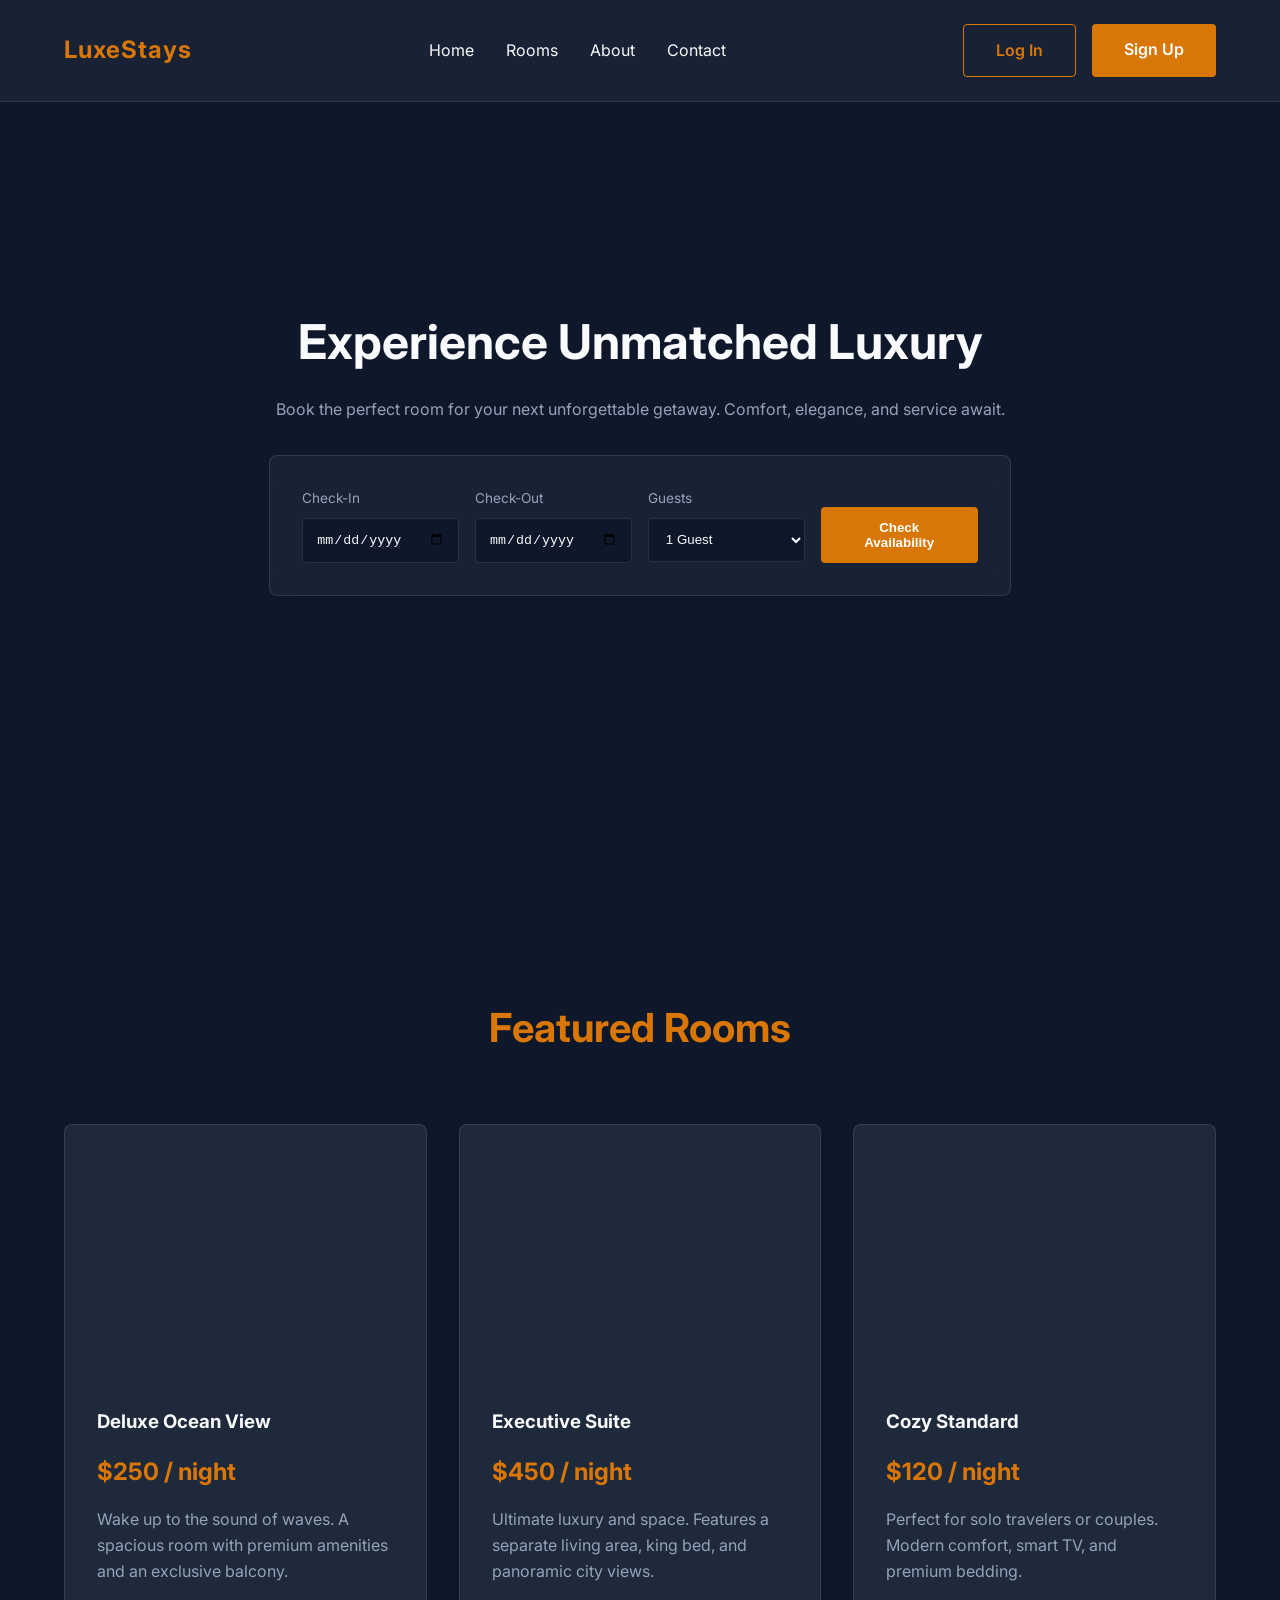
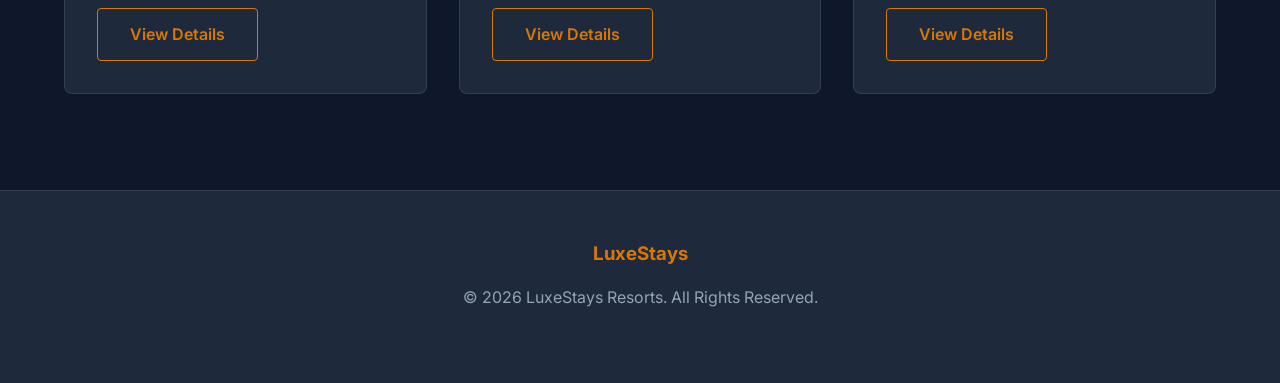
==== index.html @ 11ed33c3 "Room Booking Project" ====
<!DOCTYPE html>
<html lang="en">
<head>
    <meta charset="UTF-8">
    <meta name="viewport" content="width=device-width, initial-scale=1.0">
    <title>LuxeStays | Premium Room Booking</title>
    <link rel="stylesheet" href="style.css">
</head>
<body>

    <!-- Navigation -->
    <nav>
        <div class="logo">LuxeStays</div>
        <ul class="nav-links">
            <li><a href="index.html">Home</a></li>
            <li><a href="rooms.html">Rooms</a></li>
            <li><a href="about.html">About</a></li>
            <li><a href="contact.html">Contact</a></li>
        </ul>
        <div class="nav-auth">
            <a href="login.html" class="btn btn-outline">Log In</a>
            <a href="signup.html" class="btn">Sign Up</a>
        </div>
        <div class="mobile-menu-btn">☰</div>
    </nav>

    <!-- Hero Section -->
    <header class="hero">
        <div class="hero-content">
            <h1>Experience Unmatched Luxury</h1>
            <p>Book the perfect room for your next unforgettable getaway. Comfort, elegance, and service await.</p>
            
            <form class="booking-form">
                <div class="input-group">
                    <label for="checkin">Check-In</label>
                    <input type="date" id="checkin" required>
                </div>
                <div class="input-group">
                    <label for="checkout">Check-Out</label>
                    <input type="date" id="checkout" required>
                </div>
                <div class="input-group">
                    <label for="guests">Guests</label>
                    <select id="guests">
                        <option>1 Guest</option>
                        <option>2 Guests</option>
                        <option>3+ Guests</option>
                    </select>
                </div>
                <div class="input-group" style="justify-content: flex-end;">
                    <button type="submit" class="btn">Check Availability</button>
                </div>
            </form>
        </div>
    </header>

    <!-- Featured Rooms -->
    <section>
        <h2 class="section-title fade-in">Featured Rooms</h2>
        <div class="grid">
            <div class="card fade-in">
                <div class="card-img" style="background-image: url('https://images.unsplash.com/photo-1590490359683-658d3d23f972?ixlib=rb-4.0.3&auto=format&fit=crop&w=800&q=80')"></div>
                <div class="card-content">
                    <h3>Deluxe Ocean View</h3>
                    <div class="card-price">$250 / night</div>
                    <p>Wake up to the sound of waves. A spacious room with premium amenities and an exclusive balcony.</p>
                    <a href="rooms.html" class="btn btn-outline">View Details</a>
                </div>
            </div>
            
            <div class="card fade-in" style="transition-delay: 0.2s;">
                <div class="card-img" style="background-image: url('https://images.unsplash.com/photo-1582719478250-c89cae4dc85b?ixlib=rb-4.0.3&auto=format&fit=crop&w=800&q=80')"></div>
                <div class="card-content">
                    <h3>Executive Suite</h3>
                    <div class="card-price">$450 / night</div>
                    <p>Ultimate luxury and space. Features a separate living area, king bed, and panoramic city views.</p>
                    <a href="rooms.html" class="btn btn-outline">View Details</a>
                </div>
            </div>
            
            <div class="card fade-in" style="transition-delay: 0.4s;">
                <div class="card-img" style="background-image: url('https://images.unsplash.com/photo-1631049307264-da0ec9d70304?ixlib=rb-4.0.3&auto=format&fit=crop&w=800&q=80')"></div>
                <div class="card-content">
                    <h3>Cozy Standard</h3>
                    <div class="card-price">$120 / night</div>
                    <p>Perfect for solo travelers or couples. Modern comfort, smart TV, and premium bedding.</p>
                    <a href="rooms.html" class="btn btn-outline">View Details</a>
                </div>
            </div>
        </div>
    </section>

    <!-- Footer -->
    <footer>
        <h3 style="color: var(--accent);">LuxeStays</h3>
        <p>&copy; 2026 LuxeStays Resorts. All Rights Reserved.</p>
    </footer>

    <script src="script.js"></script>
</body>
</html>
---- style.css ----
@import url('https://fonts.googleapis.com/css2?family=Inter:wght@300;400;600;700&display=swap');

:root {
  --bg-primary: #0f172a; /* Deep dark slate */
  --bg-secondary: #1e293b; /* Slightly lighter slate */
  --bg-glass: rgba(30, 41, 59, 0.7);
  --accent: #d97706; /* Luxury amber/gold */
  --accent-hover: #b45309;
  --text-main: #f8fafc;
  --text-muted: #94a3b8;
  --border: rgba(255, 255, 255, 0.1);
  --transition: all 0.3s ease;
}

* {
  margin: 0;
  padding: 0;
  box-sizing: border-box;
}

body {
  font-family: 'Inter', sans-serif;
  background-color: var(--bg-primary);
  color: var(--text-main);
  line-height: 1.6;
  overflow-x: hidden;
}

a {
  text-decoration: none;
  color: var(--text-main);
  transition: var(--transition);
}

ul {
  list-style: none;
}

/* Typography */
h1, h2, h3 {
  font-weight: 700;
  margin-bottom: 1rem;
}

h1 { font-size: 3rem; }
h2 { font-size: 2.5rem; color: var(--accent); }
p { margin-bottom: 1.5rem; color: var(--text-muted); }

/* Buttons */
.btn {
  display: inline-block;
  padding: 0.8rem 2rem;
  background-color: var(--accent);
  color: white;
  border: none;
  border-radius: 4px;
  font-weight: 600;
  cursor: pointer;
  transition: var(--transition);
  text-align: center;
}

.btn:hover {
  background-color: var(--accent-hover);
  transform: translateY(-2px);
  box-shadow: 0 4px 12px rgba(217, 119, 6, 0.4);
}

.btn-outline {
  background-color: transparent;
  border: 1px solid var(--accent);
  color: var(--accent);
}
.btn-outline:hover {
  background-color: var(--accent);
  color: white;
}

/* Navbar */
nav {
  position: fixed;
  top: 0;
  width: 100%;
  padding: 1.5rem 5%;
  display: flex;
  justify-content: space-between;
  align-items: center;
  background: var(--bg-glass);
  backdrop-filter: blur(10px);
  border-bottom: 1px solid var(--border);
  z-index: 1000;
}

.logo {
  font-size: 1.5rem;
  font-weight: 700;
  color: var(--accent);
  letter-spacing: 1px;
}

.nav-links {
  display: flex;
  gap: 2rem;
}

.nav-links a:hover {
  color: var(--accent);
}

.nav-auth {
  display: flex;
  gap: 1rem;
}

/* Hero Section */
.hero {
  height: 100vh;
  display: flex;
  align-items: center;
  justify-content: center;
  text-align: center;
  background: linear-gradient(rgba(15, 23, 42, 0.8), rgba(15, 23, 42, 0.9)), 
              url('https://images.unsplash.com/photo-1542314831-c6a4d1409e1c?ixlib=rb-4.0.3&auto=format&fit=crop&w=1920&q=80') center/cover;
  padding: 0 5%;
  margin-top: 0;
}

.hero-content {
  max-width: 800px;
  animation: fadeIn 1s ease-out;
}

.booking-form {
  background: var(--bg-glass);
  backdrop-filter: blur(15px);
  padding: 2rem;
  border-radius: 8px;
  border: 1px solid var(--border);
  display: flex;
  gap: 1rem;
  margin-top: 2rem;
  flex-wrap: wrap;
  justify-content: center;
}

.input-group {
  display: flex;
  flex-direction: column;
  text-align: left;
  flex: 1;
  min-width: 150px;
}

.input-group label {
  font-size: 0.85rem;
  color: var(--text-muted);
  margin-bottom: 0.5rem;
}

.input-group input, .input-group select {
  padding: 0.8rem;
  background: var(--bg-primary);
  border: 1px solid var(--border);
  color: var(--text-main);
  border-radius: 4px;
}

/* Sections */
section {
  padding: 6rem 5%;
}

.section-title {
  text-align: center;
  margin-bottom: 4rem;
}

/* Grid Layouts */
.grid {
  display: grid;
  grid-template-columns: repeat(auto-fit, minmax(300px, 1fr));
  gap: 2rem;
}

/* Cards */
.card {
  background: var(--bg-secondary);
  border-radius: 8px;
  overflow: hidden;
  border: 1px solid var(--border);
  transition: var(--transition);
}

.card:hover {
  transform: translateY(-10px);
  box-shadow: 0 10px 30px rgba(0,0,0,0.5);
  border-color: var(--accent);
}

.card-img {
  height: 250px;
  background-size: cover;
  background-position: center;
}

.card-content {
  padding: 2rem;
}

.card-price {
  font-size: 1.5rem;
  color: var(--accent);
  font-weight: bold;
  margin-bottom: 1rem;
}

/* Auth Pages (Login/Signup) */
.auth-container {
  min-height: 100vh;
  display: flex;
  align-items: center;
  justify-content: center;
  background: linear-gradient(rgba(15, 23, 42, 0.8), rgba(15, 23, 42, 0.9)), 
              url('https://images.unsplash.com/photo-1542314831-c6a4d1409e1c?ixlib=rb-4.0.3&auto=format&fit=crop&w=1920&q=80') center/cover;
}

.auth-box {
  background: var(--bg-glass);
  backdrop-filter: blur(20px);
  padding: 3rem;
  border-radius: 12px;
  border: 1px solid var(--border);
  width: 100%;
  max-width: 400px;
  box-shadow: 0 15px 35px rgba(0,0,0,0.5);
}

.auth-box h2 {
  text-align: center;
  margin-bottom: 2rem;
}

.auth-box .input-group {
  margin-bottom: 1.5rem;
}

.auth-box .btn {
  width: 100%;
  margin-top: 1rem;
}

.auth-links {
  text-align: center;
  margin-top: 1.5rem;
  font-size: 0.9rem;
}

.auth-links a {
  color: var(--accent);
}

/* Contact / About Mix */
.about-flex {
  display: flex;
  gap: 4rem;
  align-items: center;
}

.about-text { flex: 1; }
.about-img { flex: 1; border-radius: 8px; overflow: hidden; }
.about-img img { width: 100%; height: auto; display: block; border-radius: 8px;}

/* Footer */
footer {
  background: var(--bg-secondary);
  padding: 3rem 5%;
  text-align: center;
  border-top: 1px solid var(--border);
  margin-top: auto;
}

/* Animations */
@keyframes fadeIn {
  from { opacity: 0; transform: translateY(20px); }
  to { opacity: 1; transform: translateY(0); }
}

.fade-in {
  opacity: 0;
  transform: translateY(20px);
  transition: opacity 0.6s ease-out, transform 0.6s ease-out;
}

.fade-in.visible {
  opacity: 1;
  transform: translateY(0);
}

/* Mobile Responsive */
.mobile-menu-btn {
  display: none;
  font-size: 1.5rem;
  cursor: pointer;
  color: var(--text-main);
}

@media (max-width: 768px) {
  .nav-links, .nav-auth {
    display: none; /* Hide for simple implementation */
  }
  .mobile-menu-btn {
    display: block;
  }
  .about-flex {
    flex-direction: column;
  }
  .hero h1 { font-size: 2rem; }
}
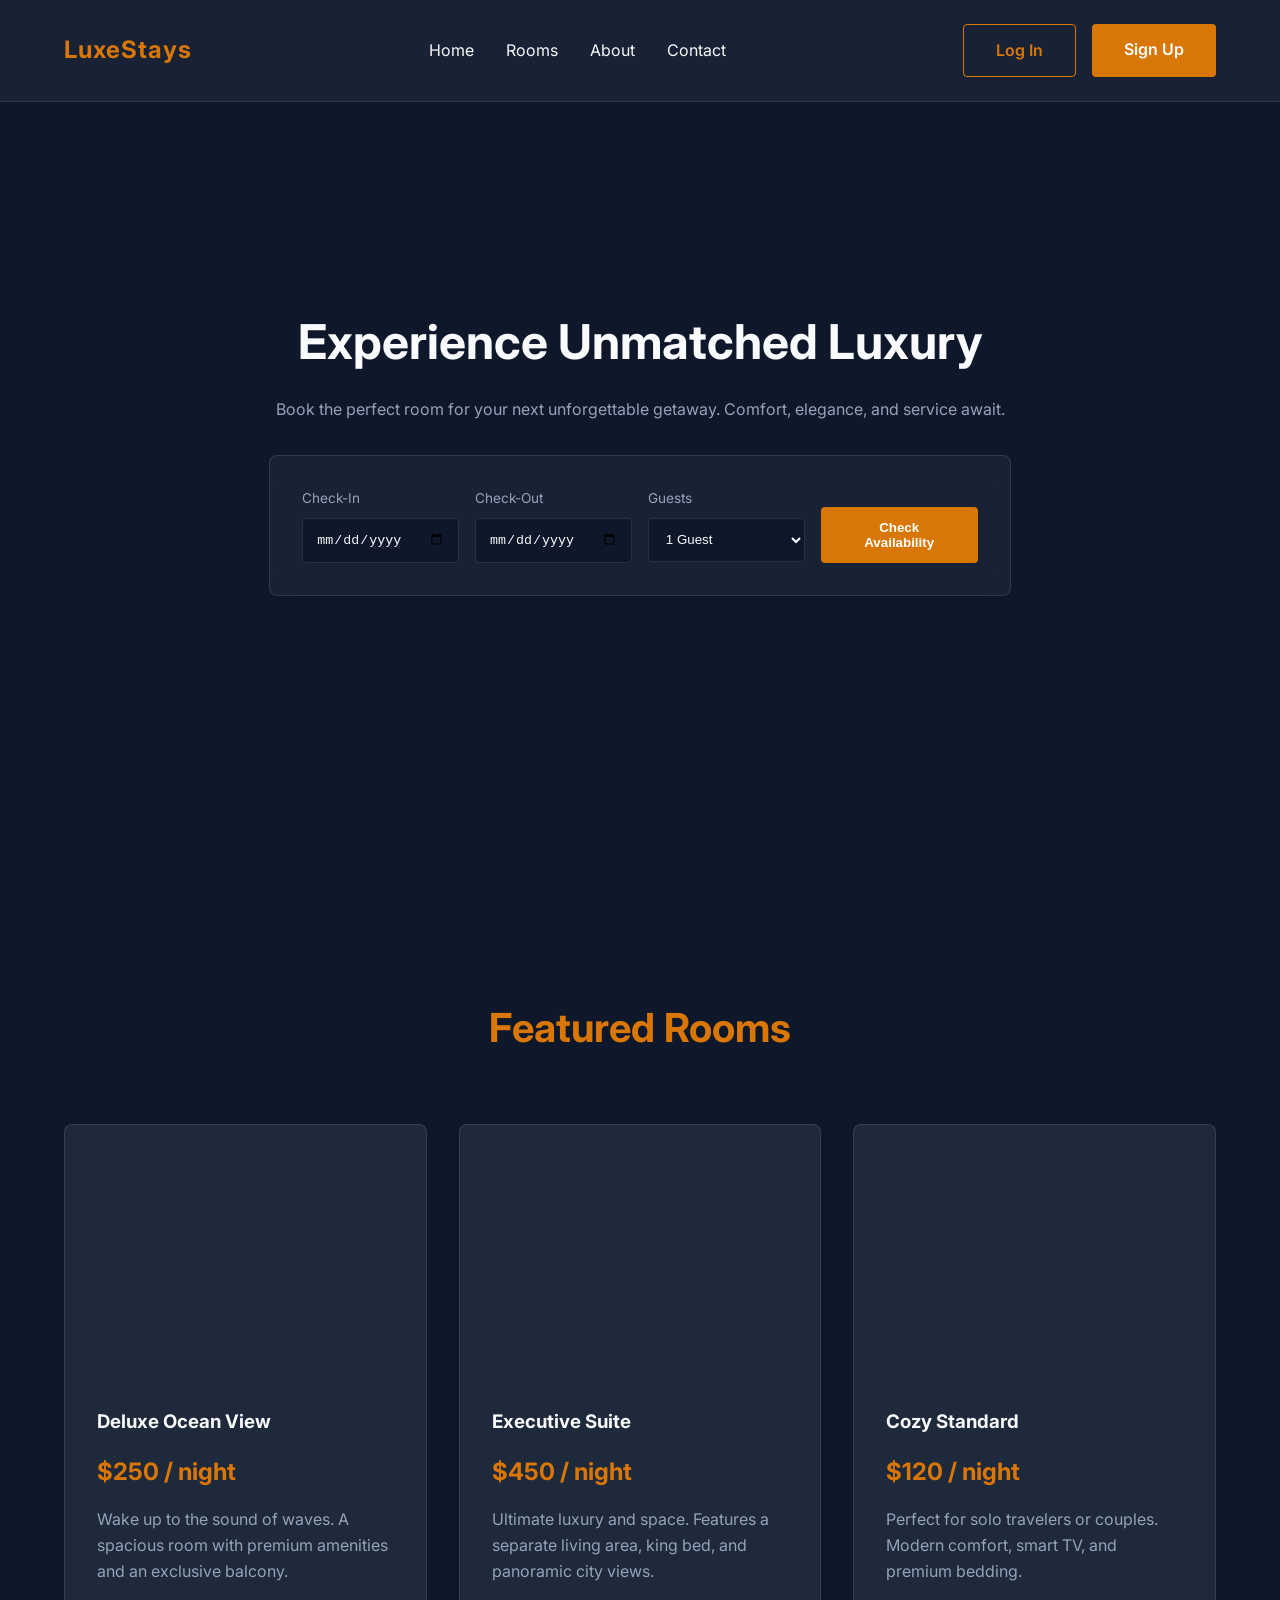
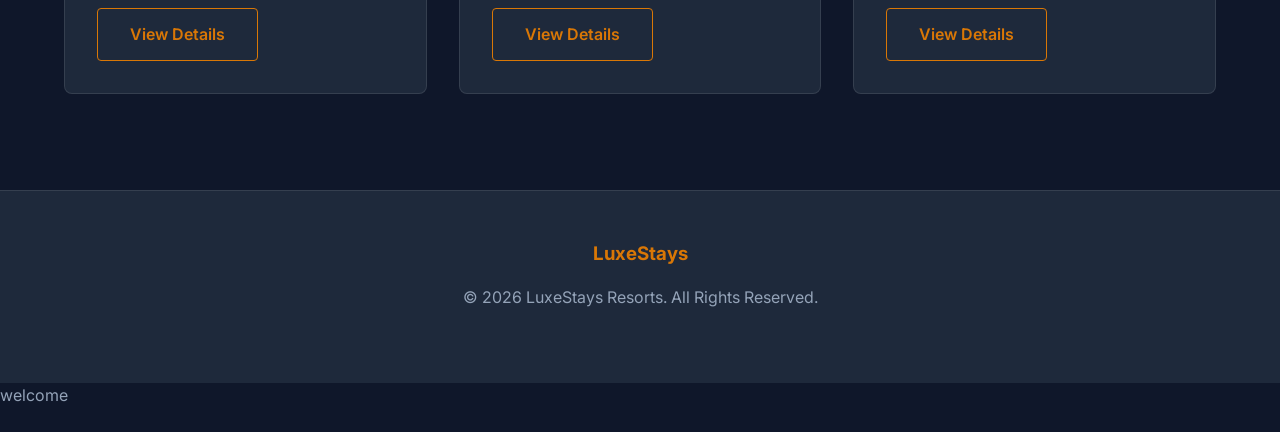
==== commit ca529ea6: "Add welcome paragraph to index.html" ====
--- a/index.html
+++ b/index.html
@@ -99,3 +99,4 @@
     <script src="script.js"></script>
 </body>
 </html>
+<p> welcome </p>
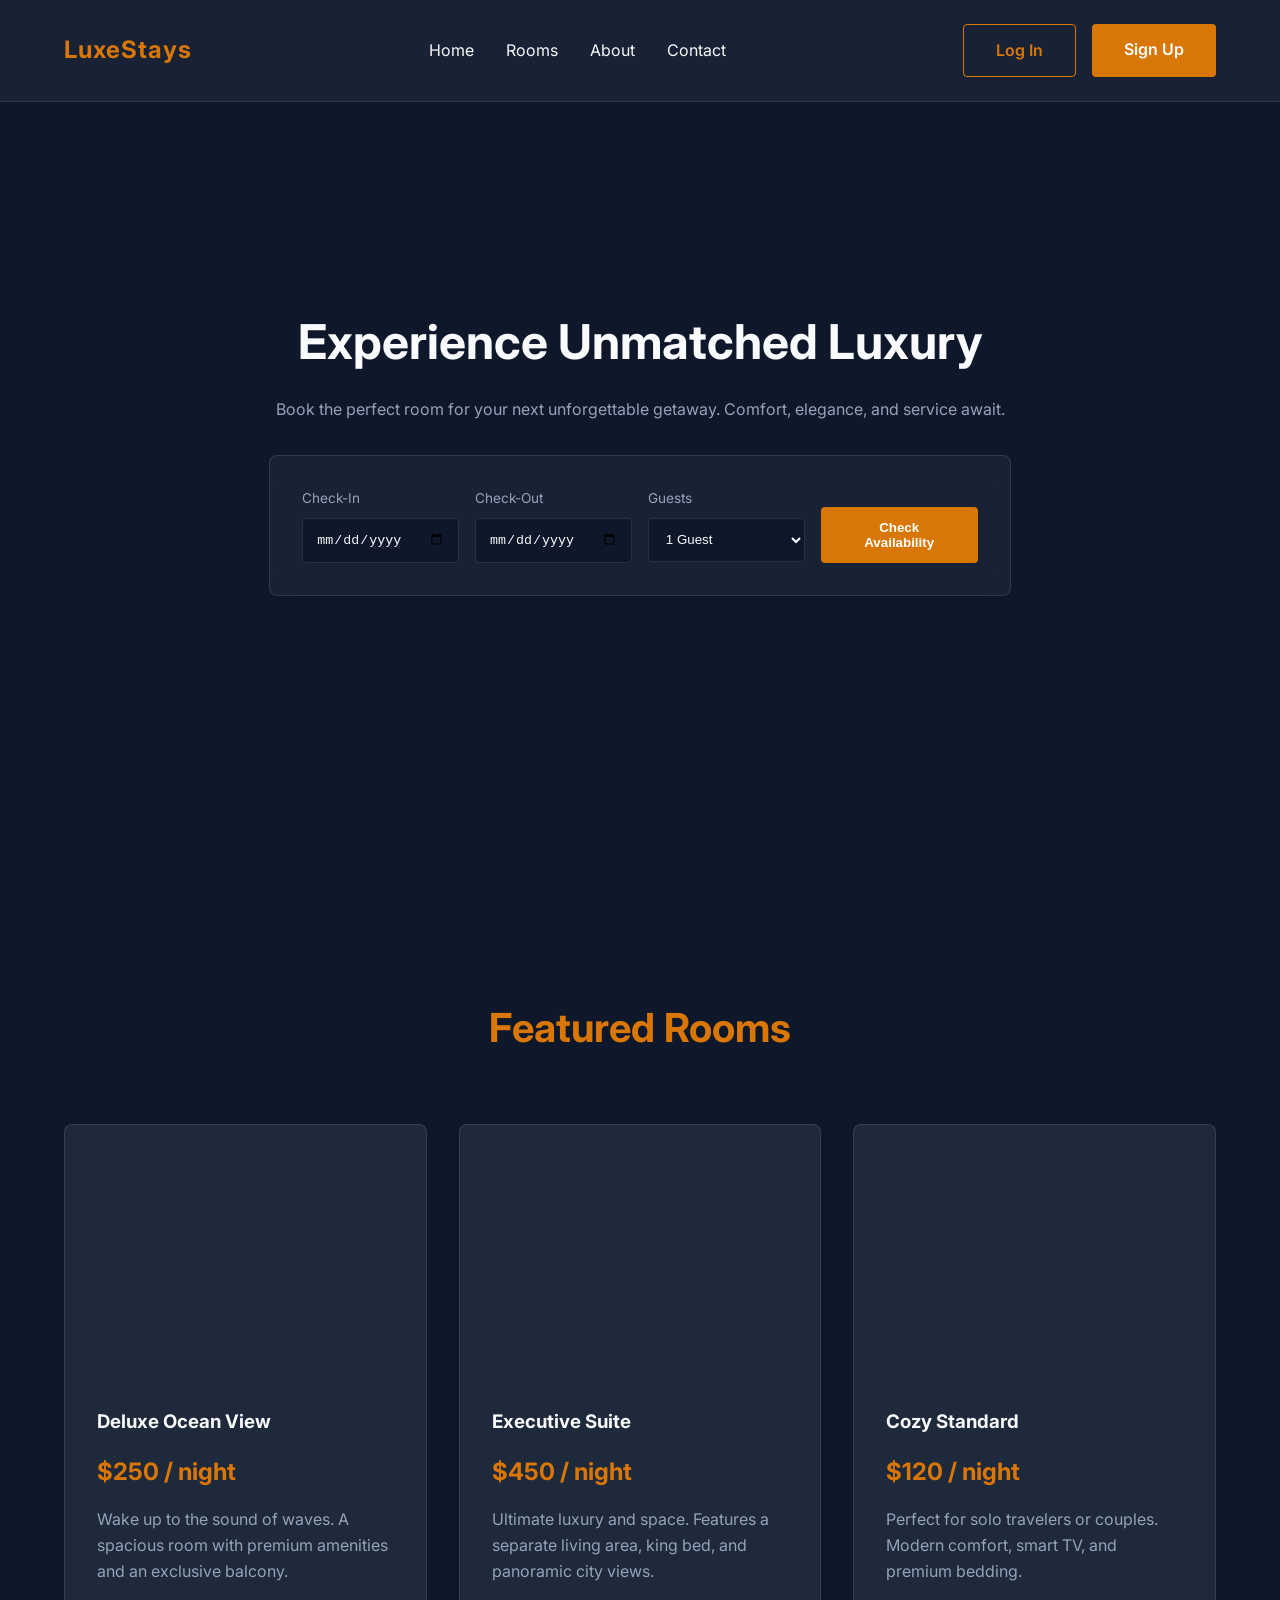
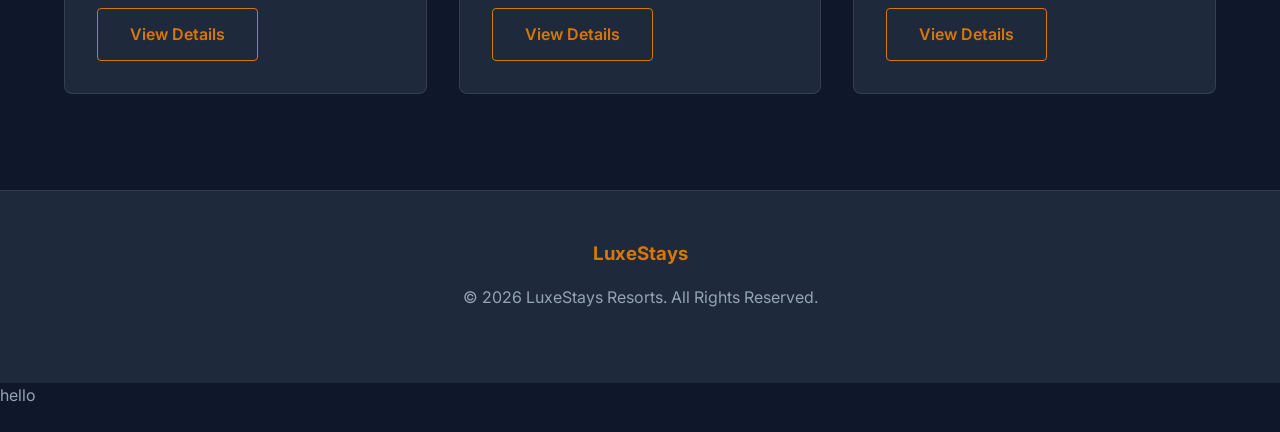
==== commit 7cd64fad: "Updated index page content" ====
--- a/index.html
+++ b/index.html
@@ -1,11 +1,13 @@
 <!DOCTYPE html>
 <html lang="en">
+
 <head>
     <meta charset="UTF-8">
     <meta name="viewport" content="width=device-width, initial-scale=1.0">
     <title>LuxeStays | Premium Room Booking</title>
     <link rel="stylesheet" href="style.css">
 </head>
+
 <body>
 
     <!-- Navigation -->
@@ -29,7 +31,7 @@
         <div class="hero-content">
             <h1>Experience Unmatched Luxury</h1>
             <p>Book the perfect room for your next unforgettable getaway. Comfort, elegance, and service await.</p>
-            
+
             <form class="booking-form">
                 <div class="input-group">
                     <label for="checkin">Check-In</label>
@@ -59,27 +61,35 @@
         <h2 class="section-title fade-in">Featured Rooms</h2>
         <div class="grid">
             <div class="card fade-in">
-                <div class="card-img" style="background-image: url('https://images.unsplash.com/photo-1590490359683-658d3d23f972?ixlib=rb-4.0.3&auto=format&fit=crop&w=800&q=80')"></div>
+                <div class="card-img"
+                    style="background-image: url('https://images.unsplash.com/photo-1590490359683-658d3d23f972?ixlib=rb-4.0.3&auto=format&fit=crop&w=800&q=80')">
+                </div>
                 <div class="card-content">
                     <h3>Deluxe Ocean View</h3>
                     <div class="card-price">$250 / night</div>
-                    <p>Wake up to the sound of waves. A spacious room with premium amenities and an exclusive balcony.</p>
+                    <p>Wake up to the sound of waves. A spacious room with premium amenities and an exclusive balcony.
+                    </p>
                     <a href="rooms.html" class="btn btn-outline">View Details</a>
                 </div>
             </div>
-            
+
             <div class="card fade-in" style="transition-delay: 0.2s;">
-                <div class="card-img" style="background-image: url('https://images.unsplash.com/photo-1582719478250-c89cae4dc85b?ixlib=rb-4.0.3&auto=format&fit=crop&w=800&q=80')"></div>
+                <div class="card-img"
+                    style="background-image: url('https://images.unsplash.com/photo-1582719478250-c89cae4dc85b?ixlib=rb-4.0.3&auto=format&fit=crop&w=800&q=80')">
+                </div>
                 <div class="card-content">
                     <h3>Executive Suite</h3>
                     <div class="card-price">$450 / night</div>
-                    <p>Ultimate luxury and space. Features a separate living area, king bed, and panoramic city views.</p>
+                    <p>Ultimate luxury and space. Features a separate living area, king bed, and panoramic city views.
+                    </p>
                     <a href="rooms.html" class="btn btn-outline">View Details</a>
                 </div>
             </div>
-            
+
             <div class="card fade-in" style="transition-delay: 0.4s;">
-                <div class="card-img" style="background-image: url('https://images.unsplash.com/photo-1631049307264-da0ec9d70304?ixlib=rb-4.0.3&auto=format&fit=crop&w=800&q=80')"></div>
+                <div class="card-img"
+                    style="background-image: url('https://images.unsplash.com/photo-1631049307264-da0ec9d70304?ixlib=rb-4.0.3&auto=format&fit=crop&w=800&q=80')">
+                </div>
                 <div class="card-content">
                     <h3>Cozy Standard</h3>
                     <div class="card-price">$120 / night</div>
@@ -98,5 +108,7 @@
 
     <script src="script.js"></script>
 </body>
+
 </html>
-<p> welcome </p>
+
+<p>hello</p>
